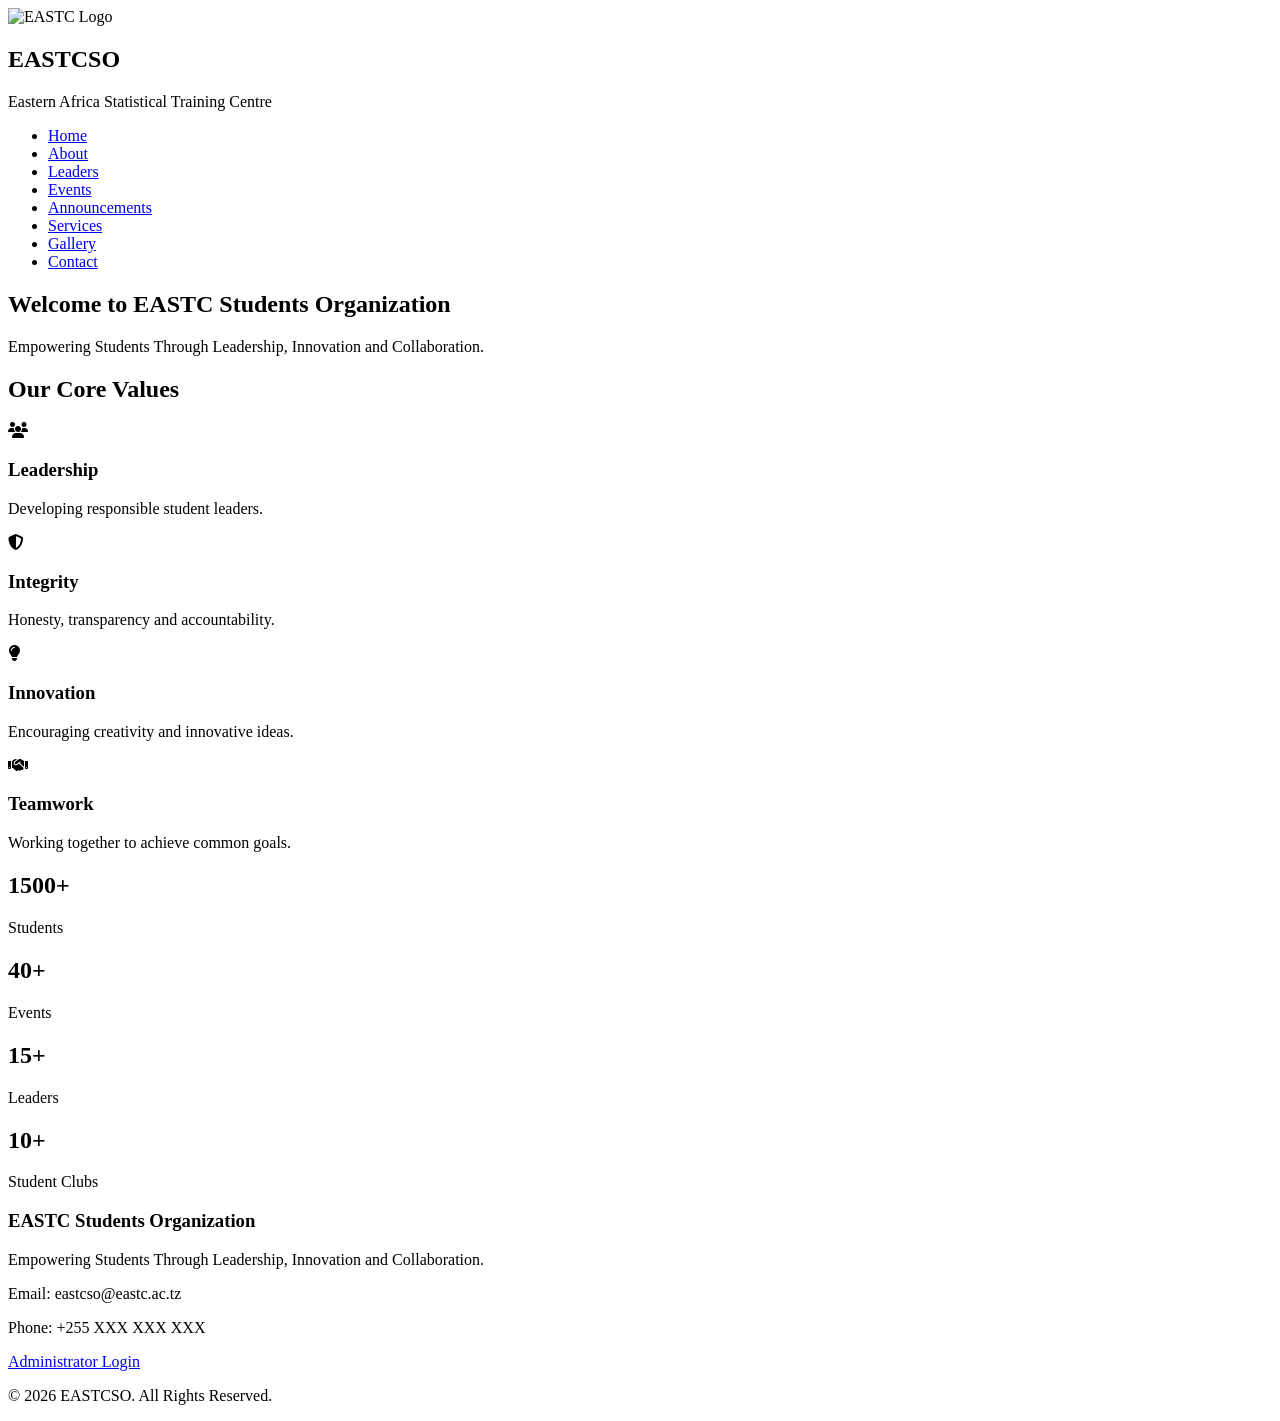
==== index.html @ 0e153372 "Add files via upload initial EASTCSO website" ====
<!DOCTYPE html>
<html lang="en">
<head>

    <meta charset="UTF-8">
    <meta name="viewport" content="width=device-width, initial-scale=1.0">

    <title>EASTCSO | Home</title>

    <link rel="stylesheet" href="css/style.CSS">

    <link rel="stylesheet"
    href="https://cdnjs.cloudflare.com/ajax/libs/font-awesome/6.6.0/css/all.min.css">

</head>

<body>

<!--================== HEADER ==================-->

<header>

    <div class="logo">

        <img src="images/logo.webp" alt="EASTC Logo">

        <div class="logo-text">

            <h2>EASTCSO</h2>

            <p>Eastern Africa Statistical Training Centre</p>

        </div>

    </div>

    <nav>

        <ul>

        <li><a href="index.html">Home</a></li>

        <li><a href="about.html">About</a></li>

        <li><a href="leaders.html">Leaders</a></li>

        <li><a href="events.html">Events</a></li>

        <li><a href="announcements.html">Announcements</a></li>

        <li><a href="services.html">Services</a></li>

        <li><a href="gallery.html">Gallery</a></li>

        <li><a href="contact.html">Contact</a></li>

        </ul>

    </nav>

</header>

<!--================== HERO SECTION ==================-->

<section class="hero">

    <div class="overlay">

        <div class="hero-content">

            <h1>Welcome to EASTC Students Organization</h1>

            <p>

                Empowering Students Through Leadership,
                Innovation and Collaboration.

            </p>



        </div>

    </div>

</section>







<!--================== CORE VALUES ==================-->

<section class="values">

    <h2>Our Core Values</h2>

    <div class="value-container">

        <div class="card">

            <i class="fa-solid fa-users"></i>

            <h3>Leadership</h3>

            <p>Developing responsible student leaders.</p>

        </div>

        <div class="card">

            <i class="fa-solid fa-shield-halved"></i>

            <h3>Integrity</h3>

            <p>Honesty, transparency and accountability.</p>

        </div>

        <div class="card">

            <i class="fa-solid fa-lightbulb"></i>

            <h3>Innovation</h3>

            <p>Encouraging creativity and innovative ideas.</p>

        </div>

        <div class="card">

            <i class="fa-solid fa-handshake"></i>

            <h3>Teamwork</h3>

            <p>Working together to achieve common goals.</p>

        </div>

    </div>

</section>

<!--================== STATISTICS ==================-->

<section class="stats">

    <div class="stat">

        <h2>1500+</h2>

        <p>Students</p>

    </div>

    <div class="stat">

        <h2>40+</h2>

        <p>Events</p>

    </div>

    <div class="stat">

        <h2>15+</h2>

        <p>Leaders</p>

    </div>

    <div class="stat">

        <h2>10+</h2>

        <p>Student Clubs</p>

    </div>

</section>

<!--================== FOOTER ==================-->

<footer>

    <h3>EASTC Students Organization</h3>

    <p>

        Empowering Students Through Leadership,
        Innovation and Collaboration.

    </p>

    <p>

        Email:
        eastcso@eastc.ac.tz

    </p>

    <p>

        Phone:
        +255 XXX XXX XXX

    </p>

<p>

    <a href="login.html" class="admin-link">

        Administrator Login

    </a>

</p>

<p>

    &copy; 2026 EASTCSO.
    All Rights Reserved.

</p>

</footer>

</body>
</html>
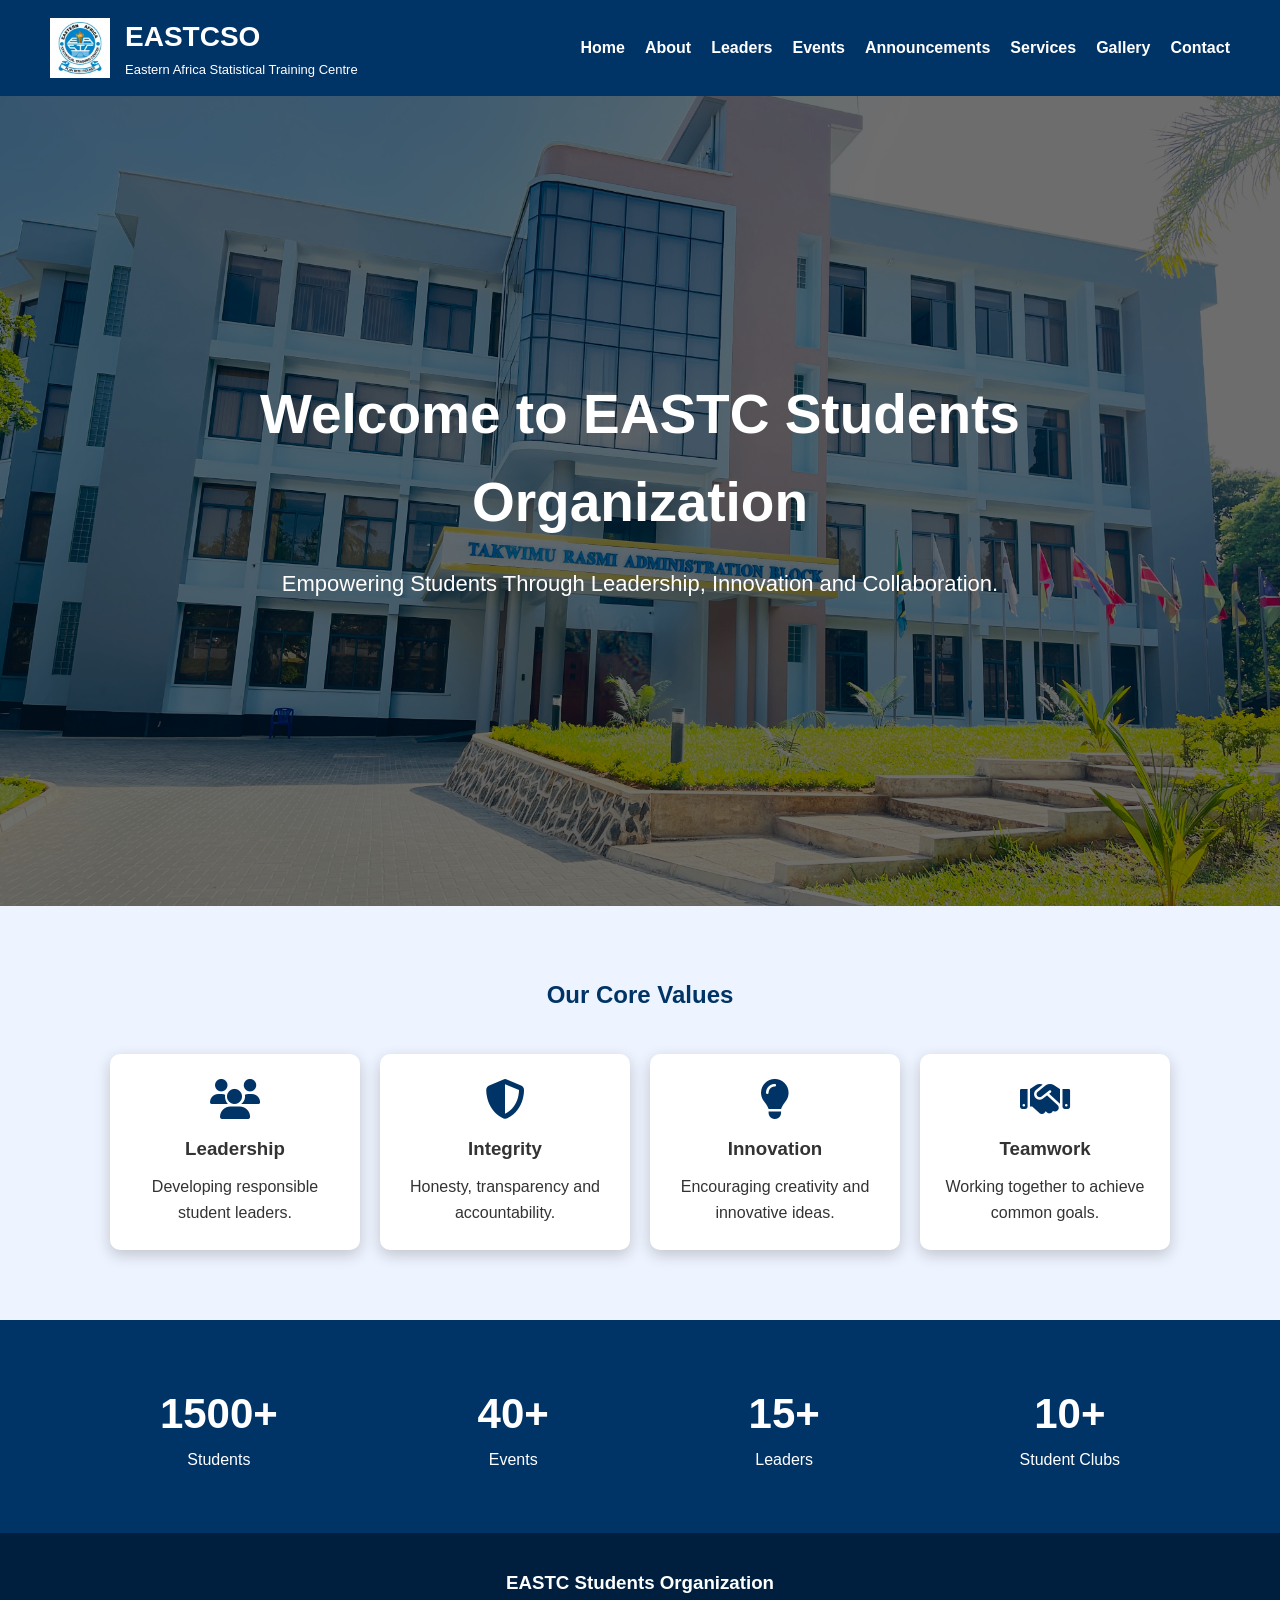
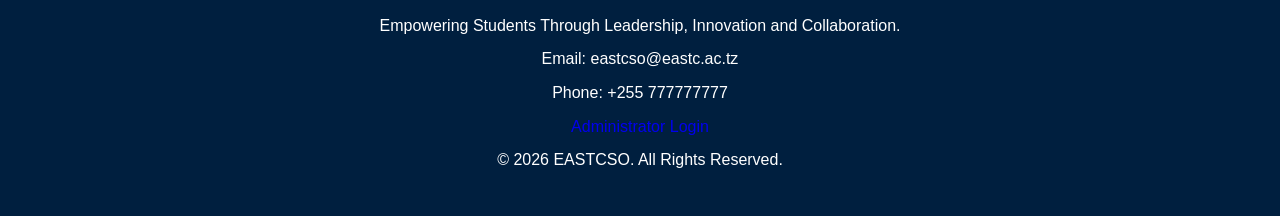
==== commit 6dc38754: "Update index.html" ====
--- a/index.html
+++ b/index.html
@@ -7,7 +7,7 @@
 
     <title>EASTCSO | Home</title>
 
-    <link rel="stylesheet" href="css/style.CSS">
+    <link rel="stylesheet" href="css/style.css">
 
     <link rel="stylesheet"
     href="https://cdnjs.cloudflare.com/ajax/libs/font-awesome/6.6.0/css/all.min.css">
@@ -204,7 +204,7 @@
     <p>
 
         Phone:
-        +255 XXX XXX XXX
+        +255 777777777
 
     </p>
 
@@ -228,4 +228,4 @@
 </footer>
 
 </body>
-</html>+</html>
--- a/css/style.css
+++ b/css/style.css
@@ -0,0 +1,1191 @@
+*{
+    margin:0;
+    padding:0;
+    box-sizing:border-box;
+}
+
+body{
+    font-family:Arial, Helvetica, sans-serif;
+    background:#f5f5f5;
+    color:#333;
+    line-height:1.6;
+}
+
+a{
+    text-decoration:none;
+}
+
+ul{
+    list-style:none;
+}
+
+header{
+    background:#003366;
+    color:white;
+    display:flex;
+    justify-content:space-between;
+    align-items:center;
+    padding:15px 50px;
+}
+
+.logo{
+    display:flex;
+    align-items:center;
+}
+
+.logo img{
+    width:60px;
+    height:60px;
+    margin-right:15px;
+}
+
+.logo-text h2{
+    font-size:28px;
+}
+
+.logo-text p{
+    font-size:13px;
+}
+
+nav ul{
+    display:flex;
+    gap:20px;
+}
+
+nav ul li a{
+    color:white;
+    font-weight:bold;
+    transition:0.3s;
+}
+
+nav ul li a:hover{
+    color:#FFD700;
+}
+
+.hero{
+    background:url("../images/hero.jfif");
+    background-size:cover;
+    background-position:center;
+    height:90vh;
+}
+
+.overlay{
+    width:100%;
+    height:100%;
+    background:rgba(0,0,0,0.55);
+    display:flex;
+    justify-content:center;
+    align-items:center;
+    text-align:center;
+}
+
+.hero-content{
+    color:white;
+    width:70%;
+}
+
+.hero-content h1{
+    font-size:55px;
+    margin-bottom:20px;
+}
+
+.hero-content p{
+    font-size:22px;
+    margin-bottom:30px;
+}
+
+.btn{
+    display:inline-block;
+    background:#FFD700;
+    color:#003366;
+    padding:15px 35px;
+    border-radius:6px;
+    font-size:18px;
+    font-weight:bold;
+}
+
+.btn:hover{
+    background:white;
+}
+
+/*============================
+ABOUT SECTION
+============================*/
+
+.about{
+
+    padding:80px 10%;
+
+    background:#ffffff;
+
+}
+
+.about-container{
+
+    display:grid;
+
+    grid-template-columns:1fr 2fr;
+
+    gap:50px;
+
+    align-items:center;
+
+}
+
+.about-image{
+
+    text-align:center;
+
+}
+
+.about-image img{
+
+    width:220px;
+
+    max-width:100%;
+
+    border-radius:10px;
+
+    box-shadow:0 5px 20px rgba(0,0,0,.2);
+
+}
+
+.about-content{
+
+    text-align:left;
+
+}
+
+.about-content h2{
+
+    color:#003366;
+
+    font-size:38px;
+
+    margin-bottom:20px;
+
+}
+
+.about-content h3{
+
+    color:#003366;
+
+    margin-top:25px;
+
+    margin-bottom:10px;
+
+}
+
+.about-content p{
+
+    font-size:17px;
+
+    line-height:1.8;
+
+    text-align:justify;
+
+}
+
+.about-content ul{
+
+    margin-top:15px;
+
+    padding-left:20px;
+
+}
+
+.about-content ul li{
+
+    list-style:disc;
+
+    margin-bottom:10px;
+
+    font-size:17px;
+
+}
+
+
+
+.values{
+    background:#eef4ff;
+    padding:70px;
+    text-align:center;
+}
+
+.values h2{
+    margin-bottom:40px;
+    color:#003366;
+}
+
+.value-container{
+    display:flex;
+    justify-content:center;
+    gap:20px;
+    flex-wrap:wrap;
+}
+
+.card{
+    width:250px;
+    background:white;
+    padding:25px;
+    border-radius:10px;
+    box-shadow:0 5px 15px rgba(0,0,0,0.2);
+}
+
+.card i{
+    font-size:40px;
+    color:#003366;
+    margin-bottom:15px;
+}
+
+.card h3{
+    margin-bottom:10px;
+}
+
+.stats{
+    background:#003366;
+    color:white;
+    display:flex;
+    justify-content:space-around;
+    flex-wrap:wrap;
+    padding:60px;
+}
+
+.stat{
+    text-align:center;
+}
+
+.stat h2{
+    font-size:42px;
+}
+
+footer{
+    background:#001f3f;
+    color:white;
+    text-align:center;
+    padding:35px;
+}
+
+footer h3{
+    margin-bottom:15px;
+}
+
+footer p{
+    margin:8px 0;
+}
+/*====================================
+LEADERSHIP SECTION
+====================================*/
+
+.leaders{
+
+    padding:80px 10%;
+
+    background:greenyellow;
+
+    text-align:center;
+
+}
+
+.leaders h2{
+
+    font-size:38px;
+
+    color:#003366;
+
+    margin-bottom:20px;
+
+}
+
+.leader-intro{
+
+    max-width:900px;
+
+    margin:auto;
+
+    margin-bottom:40px;
+
+    font-size:18px;
+
+    line-height:1.8;
+
+}
+
+.leaders-container{
+
+    display:flex;
+
+    justify-content:center;
+
+    align-items:center;
+
+}
+
+.leaders-container img{
+
+    width:100%;
+
+    max-width:900px;
+
+    border-radius:15px;
+
+    box-shadow:0 10px 25px rgba(0,0,0,.25);
+
+    transition:.4s;
+
+}
+
+.leaders-container img:hover{
+
+    transform:scale(1.02);
+
+}
+
+/*========================
+EVENTS
+========================*/
+
+.events{
+
+    padding:80px 10%;
+
+    background:#f8f9fc;
+
+}
+
+.events h2{
+
+    text-align:center;
+
+    color:#003366;
+
+    margin-bottom:40px;
+
+    font-size:38px;
+
+}
+
+.events-container{
+
+    display:grid;
+
+    grid-template-columns:repeat(auto-fit,minmax(300px,1fr));
+
+    gap:25px;
+
+}
+
+.event-card{
+
+    background:white;
+
+    padding:25px;
+
+    border-radius:10px;
+
+    box-shadow:0 5px 15px rgba(0,0,0,.15);
+
+    transition:.3s;
+
+}
+
+.event-card:hover{
+
+    transform:translateY(-8px);
+
+}
+
+.event-card h3{
+
+    color:#003366;
+
+    margin-bottom:15px;
+
+}
+
+.event-card p{
+
+    margin-bottom:10px;
+
+}
+
+.events-hero{
+
+    background:url("../images/event.jpg");
+
+    background-size:cover;
+
+    background-position:center;
+     height:90vh;
+}
+
+/*========================
+ANNOUNCEMENTS
+========================*/
+
+.announcements{
+
+    padding:80px 10%;
+
+    background:#eef4ff;
+
+}
+
+.announcements h2{
+
+    text-align:center;
+
+    color:#003366;
+
+    margin-bottom:40px;
+
+    font-size:38px;
+
+}
+
+.announcement-container{
+
+    display:grid;
+
+    grid-template-columns:repeat(auto-fit,minmax(320px,1fr));
+
+    gap:25px;
+
+}
+
+.announcement-card{
+
+    background:white;
+
+    padding:25px;
+
+    border-radius:10px;
+
+    box-shadow:0 5px 15px rgba(0,0,0,.15);
+
+    transition:.3s;
+
+}
+
+.announcement-card:hover{
+
+    transform:translateY(-8px);
+
+}
+
+.announcement-card h3{
+
+    color:#003366;
+
+    margin-bottom:15px;
+
+}
+
+.announcements-hero{
+
+    background:url("../images/announce.jpg");
+
+    background-size:cover;
+
+    background-position:center 25%;
+
+    background-repeat:no-repeat;
+
+    height:90vh;
+
+}
+
+/*========================
+SERVICES
+========================*/
+
+.services{
+
+    padding:80px 10%;
+
+    background:#ffffff;
+
+    text-align:center;
+
+}
+
+.services h2{
+
+    color:#003366;
+
+    font-size:38px;
+
+    margin-bottom:20px;
+
+}
+
+.service-intro{
+
+    max-width:850px;
+
+    margin:0 auto 40px;
+
+    font-size:18px;
+
+    line-height:1.8;
+
+}
+
+.services-container{
+
+    display:grid;
+
+    grid-template-columns:repeat(auto-fit,minmax(280px,1fr));
+
+    gap:25px;
+
+}
+
+.service-card{
+
+    background:#f8f9fc;
+
+    padding:30px;
+
+    border-radius:12px;
+
+    box-shadow:0 5px 15px rgba(0,0,0,.15);
+
+    transition:.3s;
+
+}
+
+.service-card:hover{
+
+    transform:translateY(-8px);
+
+}
+
+.service-card i{
+
+    font-size:45px;
+
+    color:#003366;
+
+    margin-bottom:20px;
+
+}
+
+.service-card h3{
+
+    margin-bottom:15px;
+
+    color:#003366;
+
+}
+
+.service-card p{
+
+    line-height:1.7;
+
+}
+
+.services-hero{
+
+    background:url("../images/services.jfif");
+
+    background-size:cover;
+
+    background-position:center;
+
+    background-repeat:no-repeat;
+
+}
+
+/*========================
+GALLERY
+========================*/
+
+.gallery{
+
+    padding:80px 10%;
+
+    background:#ffffff;
+
+    text-align:center;
+
+}
+
+.gallery h2{
+
+    font-size:38px;
+
+    color:#003366;
+
+    margin-bottom:20px;
+
+}
+
+.gallery-text{
+
+    max-width:800px;
+
+    margin:auto;
+
+    margin-bottom:40px;
+
+    font-size:18px;
+
+}
+
+.gallery-container{
+
+    display:grid;
+
+    grid-template-columns:repeat(auto-fit,minmax(280px,1fr));
+
+    gap:20px;
+
+}
+
+.gallery-container img{
+
+    width:100%;
+
+    height:250px;
+
+    object-fit:cover;
+
+    border-radius:10px;
+
+    transition:.4s;
+
+    box-shadow:0 5px 15px rgba(0,0,0,.2);
+
+}
+
+.gallery-container img:hover{
+
+    transform:scale(1.05);
+
+}
+
+.gallery-hero{
+
+    background:url("../images/pic7.jfif");
+
+    background-size:cover;
+
+    background-position:center;
+
+    background-repeat:no-repeat;
+
+}
+
+/*========================
+CONTACT HERO
+========================*/
+
+.contact-hero{
+
+    background: url("../images/reachus.jfif");
+
+    background-size: cover;
+
+    background-position: center;
+
+    background-repeat: no-repeat;
+
+    height: 90vh;
+
+}
+.contact{
+
+    padding:80px 10%;
+
+    background:#f8f9fc;
+
+}
+
+.contact h2{
+
+    text-align:center;
+
+    color:#003366;
+
+    font-size:38px;
+
+    margin-bottom:20px;
+
+}
+
+.contact-intro{
+
+    text-align:center;
+
+    max-width:800px;
+
+    margin:0 auto 50px;
+
+    font-size:18px;
+
+}
+
+.contact-container{
+
+    display:grid;
+
+    grid-template-columns:1fr 1fr;
+
+    gap:40px;
+
+}
+
+.contact-info{
+
+    background:white;
+
+    padding:35px;
+
+    border-radius:10px;
+
+    box-shadow:0 5px 15px rgba(0,0,0,.15);
+
+}
+
+.contact-form{
+
+    background:white;
+
+    padding:35px;
+
+    border-radius:10px;
+
+    box-shadow:0 5px 15px rgba(0,0,0,.15);
+
+}
+
+.contact-form input,
+.contact-form textarea{
+
+    width:100%;
+
+    padding:15px;
+
+    margin-bottom:20px;
+
+    border:1px solid #ccc;
+
+    border-radius:6px;
+
+    font-size:16px;
+
+}
+
+.contact-form textarea{
+
+    resize:none;
+
+}
+
+.contact-form button{
+
+    border:none;
+
+    cursor:pointer;
+
+}
+
+/*====================================
+LOGIN PAGE
+====================================*/
+
+.login-page{
+
+    height:100vh;
+
+    display:flex;
+
+    justify-content:center;
+
+    align-items:center;
+
+    background:#f5f7fa;
+
+}
+
+.login-box{
+
+    width:420px;
+
+    background:white;
+
+    padding:40px;
+
+    border-radius:12px;
+
+    box-shadow:0 10px 30px rgba(0,0,0,.2);
+
+    text-align:center;
+
+}
+
+.login-box img{
+
+    width:90px;
+
+    margin-bottom:20px;
+
+}
+
+.login-box h2{
+
+    color:#003366;
+
+    margin-bottom:10px;
+
+}
+
+.login-box p{
+
+    color:#555;
+
+    margin-bottom:20px;
+
+}
+
+.login-box input{
+
+    width:100%;
+
+    padding:15px;
+
+    margin-bottom:20px;
+
+    border:1px solid #ccc;
+
+    border-radius:6px;
+
+    font-size:16px;
+
+    outline:none;
+
+}
+
+.login-box input:focus{
+
+    border:2px solid #003366;
+
+}
+
+.login-box button{
+
+    width:100%;
+
+    padding:15px;
+
+    background:#003366;
+
+    color:white;
+
+    border:none;
+
+    border-radius:6px;
+
+    font-size:18px;
+
+    cursor:pointer;
+
+    transition:.3s;
+
+}
+
+.login-box button:hover{
+
+    background:#00509d;
+
+}
+
+#message{
+
+    margin-top:15px;
+
+    font-weight:bold;
+
+}
+
+/*=====================================
+ADMIN DASHBOARD
+=====================================*/
+
+.admin-container{
+
+    display:flex;
+
+    min-height:100vh;
+
+}
+
+.sidebar{
+
+    width:270px;
+
+    background:#003366;
+
+    color:white;
+
+    padding:30px;
+
+}
+
+.admin-logo{
+
+    text-align:center;
+
+    margin-bottom:40px;
+
+}
+
+.admin-logo img{
+
+    width:90px;
+
+    margin-bottom:10px;
+
+}
+
+.admin-logo h2{
+
+    margin-bottom:5px;
+
+}
+
+.sidebar ul{
+
+    list-style:none;
+
+}
+
+.sidebar ul li{
+
+    margin-bottom:20px;
+
+}
+
+.sidebar ul li a{
+
+    color:white;
+
+    text-decoration:none;
+
+    font-size:18px;
+
+    display:block;
+
+    transition:.3s;
+
+}
+
+.sidebar ul li a:hover{
+
+    color:#FFD700;
+
+}
+
+.admin-content{
+
+    flex:1;
+
+    padding:40px;
+
+    background:#f4f7fc;
+
+}
+
+.admin-content h1,
+.admin-content h2{
+
+    color:#003366;
+
+    margin-bottom:20px;
+
+}
+
+#eventForm,
+#announcementForm{
+
+    display:flex;
+
+    flex-direction:column;
+
+    gap:15px;
+
+    margin-bottom:30px;
+
+}
+
+#eventForm input,
+#eventForm textarea,
+#announcementForm input,
+#announcementForm textarea{
+
+    padding:15px;
+
+    border:1px solid #ccc;
+
+    border-radius:6px;
+
+    font-size:16px;
+
+}
+
+#eventForm button,
+#announcementForm button{
+
+    background:#003366;
+
+    color:white;
+
+    border:none;
+
+    padding:15px;
+
+    border-radius:6px;
+
+    cursor:pointer;
+
+}
+
+#eventForm button:hover,
+#announcementForm button:hover{
+
+    background:#00509d;
+
+}
+
+/*=====================================
+RESPONSIVE DESIGN
+=====================================*/
+
+@media screen and (max-width:768px){
+
+header{
+    flex-direction:column;
+    padding:20px;
+    text-align:center;
+}
+
+.logo{
+    flex-direction:column;
+}
+
+.logo img{
+    margin-right:0;
+    margin-bottom:10px;
+}
+
+nav ul{
+    flex-direction:column;
+    gap:12px;
+    margin-top:20px;
+}
+
+.hero,
+.events-hero,
+.announcements-hero,
+.services-hero,
+.gallery-hero,
+.contact-hero{
+    height:60vh;
+}
+
+.hero-content{
+    width:90%;
+}
+
+.hero-content h1{
+    font-size:32px;
+}
+
+.hero-content p{
+    font-size:17px;
+}
+
+.about-container{
+    grid-template-columns:1fr;
+    text-align:center;
+}
+
+.about-content{
+    text-align:left;
+}
+
+.values{
+    padding:40px 20px;
+}
+
+.stats{
+    flex-direction:column;
+    gap:30px;
+}
+
+.leaders{
+    padding:50px 20px;
+}
+
+.events,
+.announcements,
+.services,
+.gallery,
+.contact{
+    padding:50px 20px;
+}
+
+.events-container,
+.announcement-container,
+.services-container,
+.gallery-container{
+    grid-template-columns:1fr;
+}
+
+.contact-container{
+    grid-template-columns:1fr;
+}
+
+.login-box{
+    width:95%;
+    padding:25px;
+}
+
+.admin-container{
+    flex-direction:column;
+}
+
+.sidebar{
+    width:100%;
+    padding:20px;
+}
+
+.sidebar ul{
+    display:flex;
+    flex-wrap:wrap;
+    justify-content:center;
+    gap:15px;
+}
+
+.sidebar ul li{
+    margin-bottom:0;
+}
+
+.admin-content{
+    padding:20px;
+}
+
+#eventForm input,
+#eventForm textarea,
+#announcementForm input,
+#announcementForm textarea{
+    width:100%;
+}
+
+img{
+    max-width:100%;
+    height:auto;
+}
+
+}
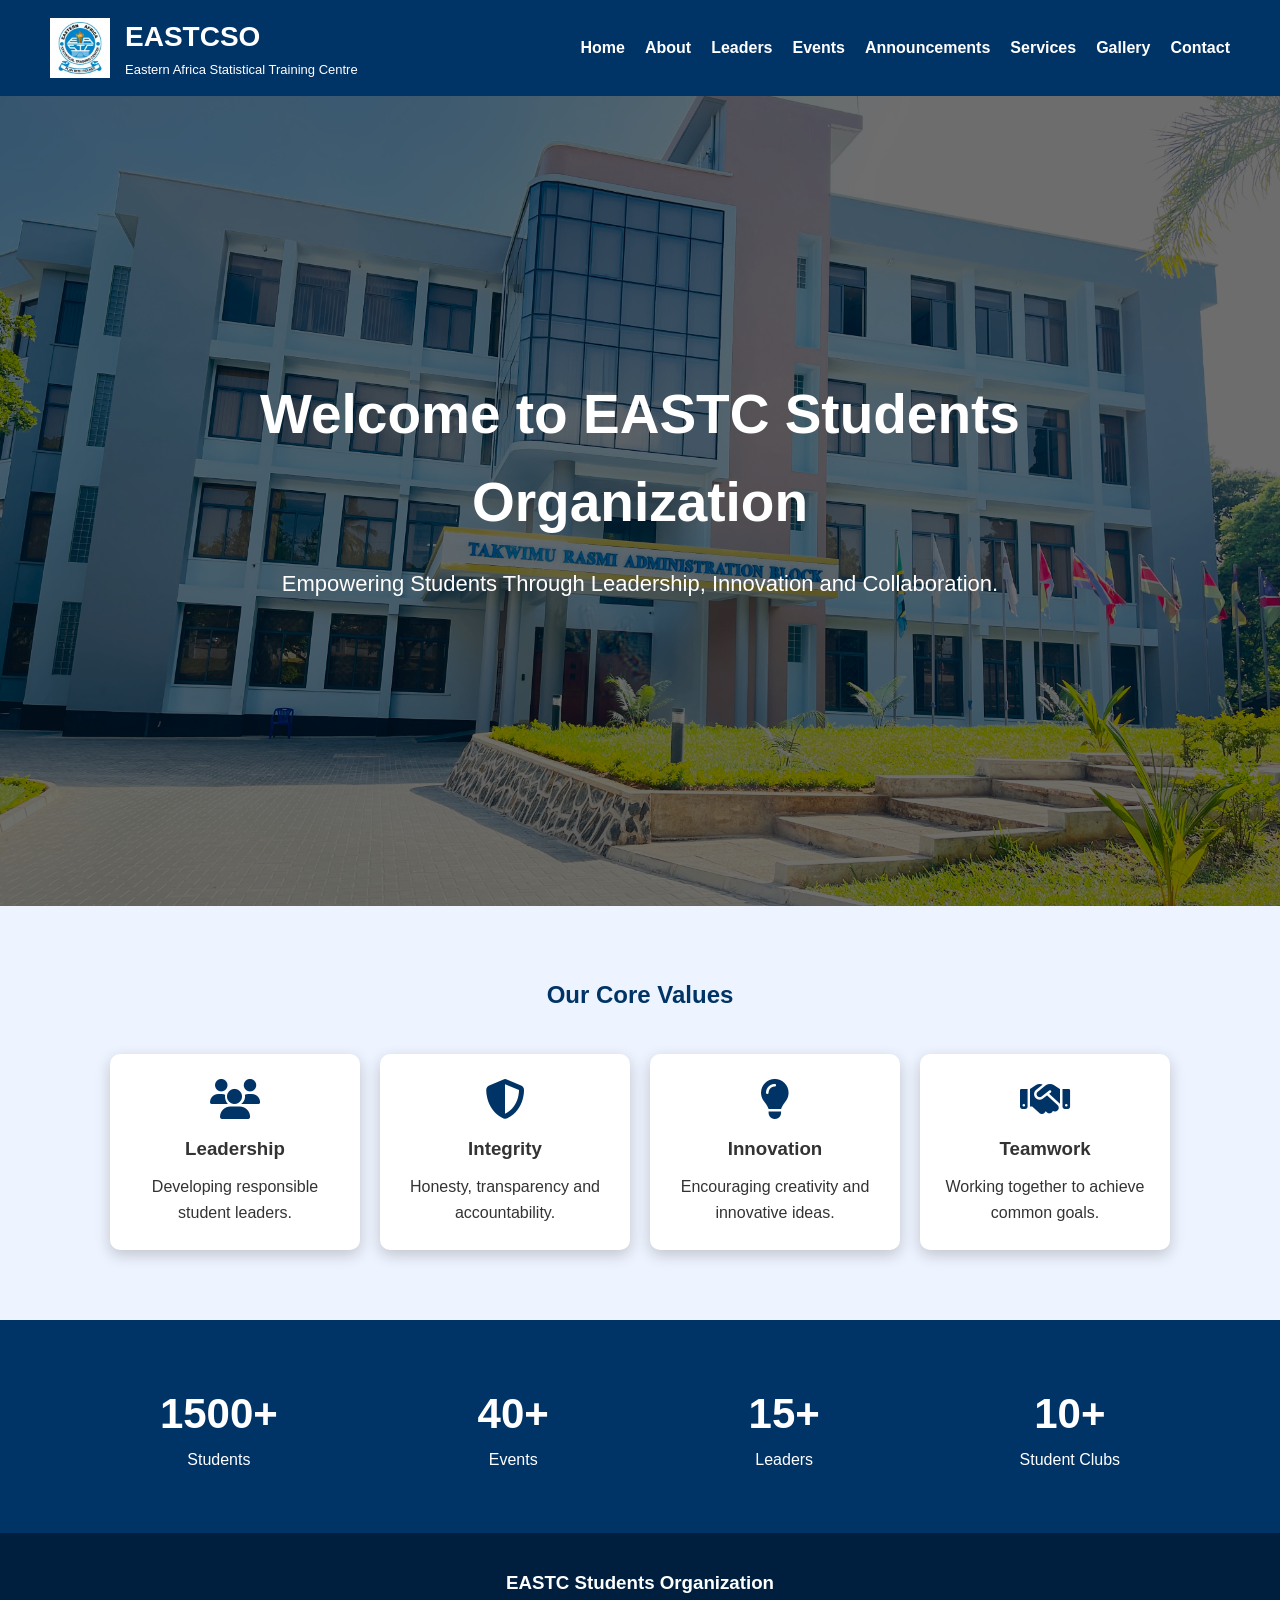
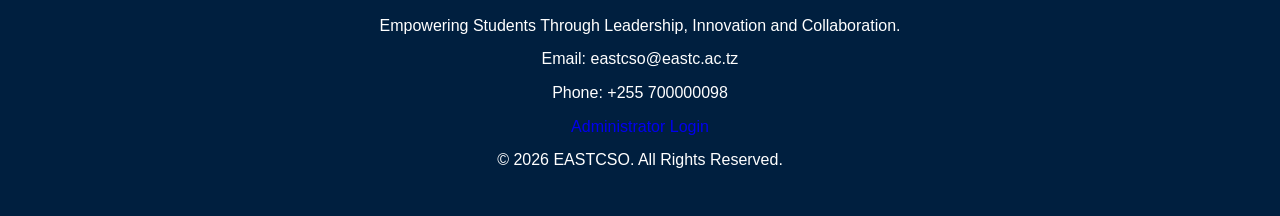
==== commit f2b10052: "Update index.html changing" ====
--- a/index.html
+++ b/index.html
@@ -204,7 +204,7 @@
     <p>
 
         Phone:
-        +255 777777777
+        +255 700000098
 
     </p>
 
